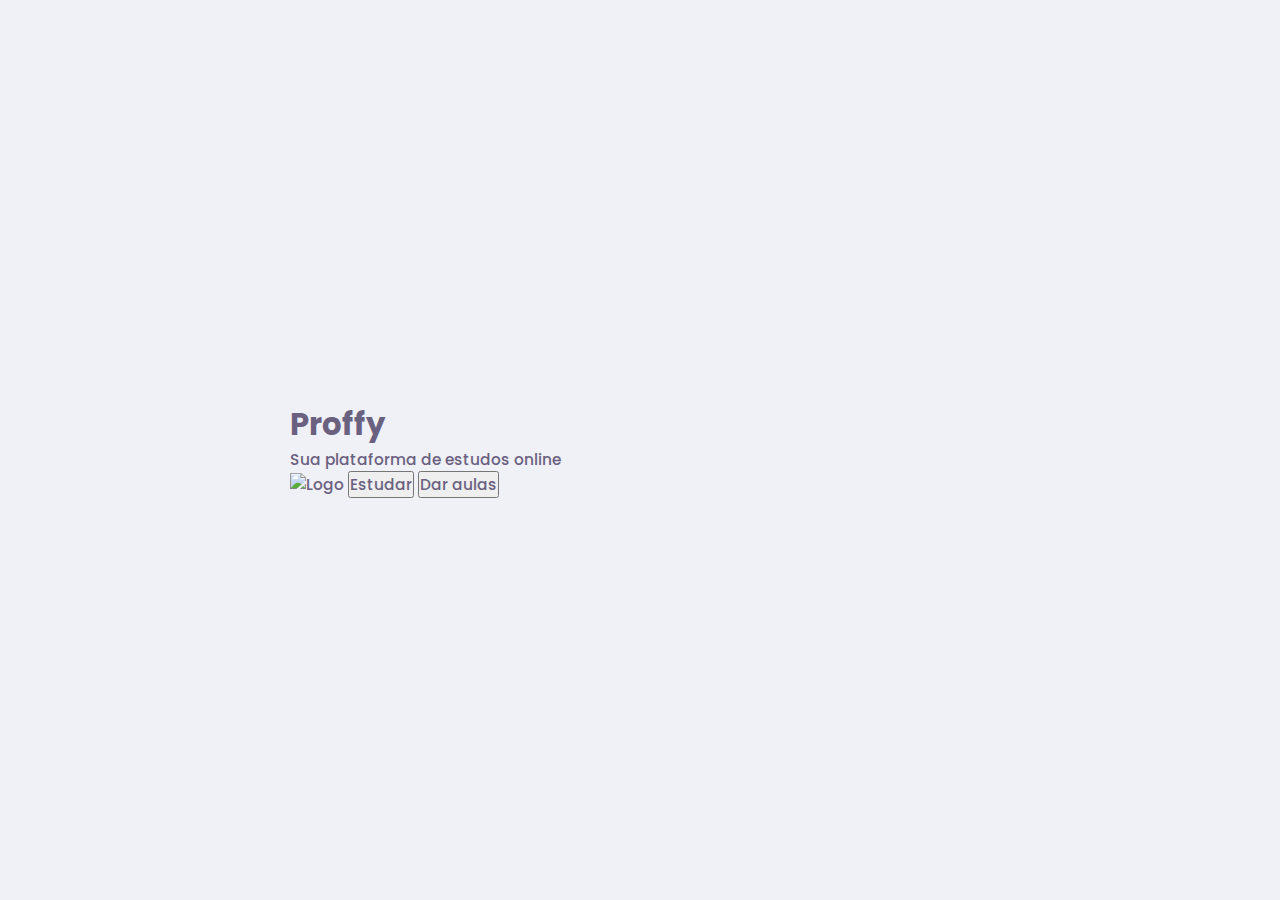
==== index.html @ 27483ad1 "First commit" ====
<!DOCTYPE html>
<html lang="en">
<head>
  <meta charset="UTF-8">
  <meta name="viewport" content="width=device-width, initial-scale=1.0">
  <link rel="stylesheet" href="style.css">
  <title>Proffy | Sua plataforma de estudos online</title>
  <link
    href="https://fonts.googleapis.com/css2?family=Archivo:wght@400;700&amp;family=Poppins:wght@400;600&amp;display=swap"
    rel="stylesheet">
</head>
<body id="page-langing">
  <div id="container">
    <h1 id="page-landing">Proffy</h1>
    <p>Sua plataforma de estudos online</p>
  
    <img src="" alt="Logo">
  
    <button>Estudar</button>
    <button>Dar aulas</button>
  </div>
</body>
</html>
---- style.css ----
/* :root = Elemento principal da pagina */
:root {
    --color-background: #F0F0F7;
    --color-primary-lighter: #9871F5;
    --color-primary-light: #916BEA;
    --color-primary: #8257E5;
    --color-primary-dark: #774DD6;
    --color-primary-darker: #6842c2;
    --color-secondary: #04D361;
    --color-secondary-dark: #04BF58;
    --color-title-in-primary: #FFFFFF;
    --color-text-in-primary: #D4C2FF;
    --color-text-title: #32264D;
    --color-text-complement: #9C98A6;
    --color-text-base: #6A6180;
    --color-line-in-white: #E6E6F0;
    --color-input-background: #F8F8FC;
    --color-button-text: #FFFFFF;
    --color-box-base: #FFFFFF;
    --color-box-footer: #FAFAFC;
    --color-small-info: #C1BCCC;
    /* 
      default font size: 16px - 100% - 1rem 
      rem e em = melhor para trabalhar com responsividade
    */
    font-size: 60%; /* controle das medidas rem */
}

* {
  margin: 0;
  padding: 0;
  box-sizing: border-box;
}

html,body {
  height: 100vh;
}

body {
  background: var(--color-background);
  display: flex;
  align-items: center;
  justify-content: center;
}

body, input, button, textarea {
  font: 500 1.6rem Poppins;
  color: var(--color-text-base);
}

#container {
  /* 90% do viewport, caso passe, tam. max de 700px */
  width: 90vw;
  max-width: 700px;
}
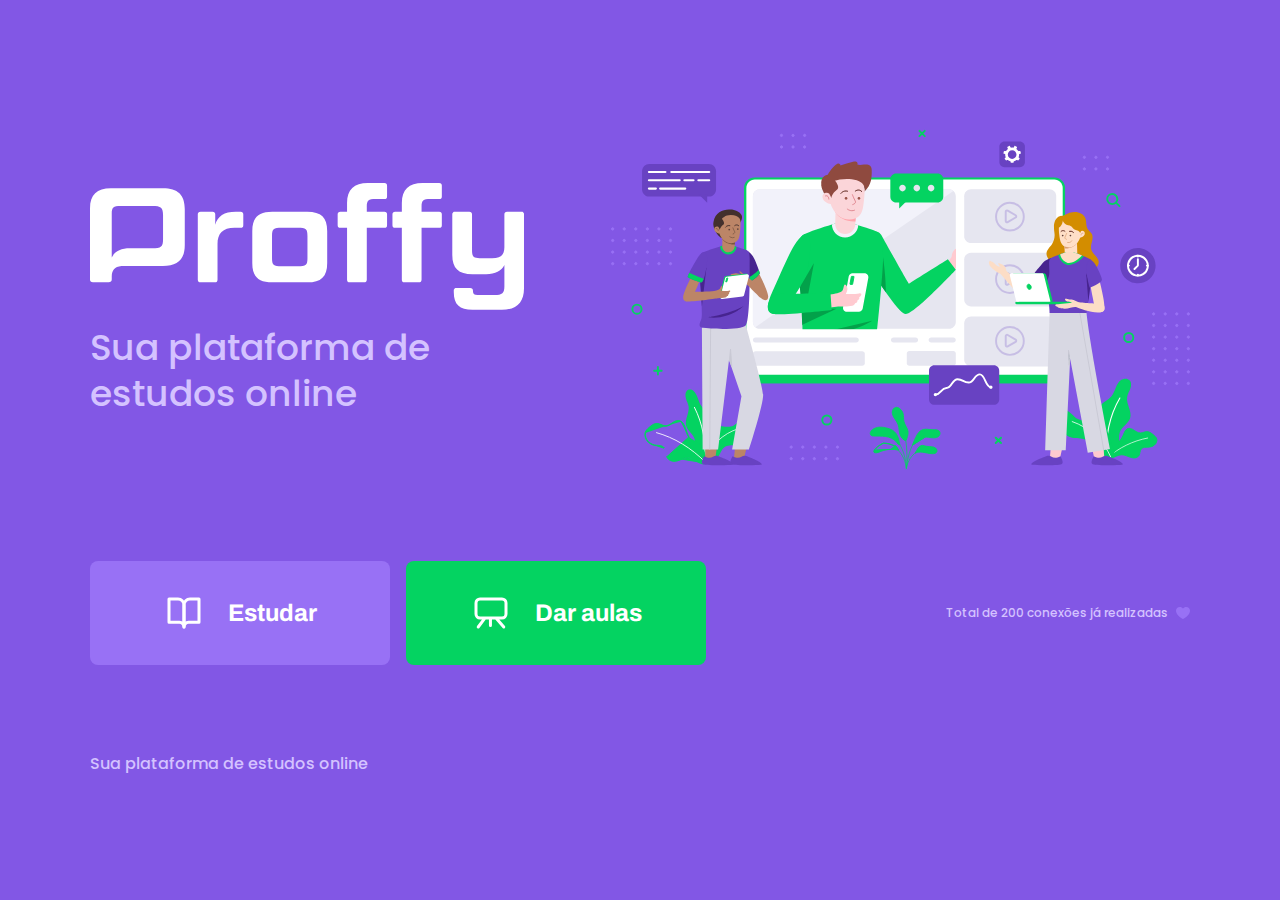
==== commit cfb09b01: "Study form and stylizations" ====
--- a/index.html
+++ b/index.html
@@ -1,23 +1,37 @@
 <!DOCTYPE html>
-<html lang="en">
+<html lang="pt_BR">
 <head>
   <meta charset="UTF-8">
   <meta name="viewport" content="width=device-width, initial-scale=1.0">
-  <link rel="stylesheet" href="style.css">
+  <link rel="stylesheet" href="/styles/main.css">
+  <link rel="stylesheet" href="/styles/partials/page-landing.css">
   <title>Proffy | Sua plataforma de estudos online</title>
   <link
     href="https://fonts.googleapis.com/css2?family=Archivo:wght@400;700&amp;family=Poppins:wght@400;600&amp;display=swap"
     rel="stylesheet">
 </head>
-<body id="page-langing">
+<body id="page-landing">
   <div id="container">
-    <h1 id="page-landing">Proffy</h1>
+    <div class="logo-container">
+      <img src="/images/logo.svg" alt="Proffy">
+      <h2>Sua plataforma de estudos online</h2>
+    </div>
     <p>Sua plataforma de estudos online</p>
+
+    <img class="hero-image" src="/images/landing.svg" alt="Plataforma de estudos">
   
-    <img src="" alt="Logo">
-  
-    <button>Estudar</button>
-    <button>Dar aulas</button>
+    <div class="buttons-container">
+      <a class="study" href="/study.html">
+      <img src="/images/icons/study.svg" alt="Estudar">Estudar</a>
+
+      <a class="give-classes" href="/give-classes.html">
+      <img src="/images/icons/give-classes.svg" alt="Aulas">Dar aulas</a>
+    </div>
+
+    <p class="total-connections">
+      Total de 200 conexões já realizadas
+      <img src="/images/icons/purple-heart.svg" alt="Coração roxo">
+    </p>
   </div>
 </body>
 </html>--- a/styles/main.css
+++ b/styles/main.css
@@ -0,0 +1,61 @@
+/* :root = Elemento principal da pagina */
+:root {
+    --color-background: #F0F0F7;
+    --color-primary-lighter: #9871F5;
+    --color-primary-light: #916BEA;
+    --color-primary: #8257E5;
+    --color-primary-dark: #774DD6;
+    --color-primary-darker: #6842c2;
+    --color-secondary: #04D361;
+    --color-secondary-dark: #04BF58;
+    --color-title-in-primary: #FFFFFF;
+    --color-text-in-primary: #D4C2FF;
+    --color-text-title: #32264D;
+    --color-text-complement: #9C98A6;
+    --color-text-base: #6A6180;
+    --color-line-in-white: #E6E6F0;
+    --color-input-background: #F8F8FC;
+    --color-button-text: #FFFFFF;
+    --color-box-base: #FFFFFF;
+    --color-box-footer: #FAFAFC;
+    --color-small-info: #C1BCCC;
+    /* 
+      default font size: 16px - 100% - 1rem 
+      rem e em = melhor para trabalhar com responsividade
+    */
+    font-size: 60%; /* controle das medidas rem */
+}
+
+* {
+  margin: 0;
+  padding: 0;
+  box-sizing: border-box;
+}
+
+html,body {
+  height: 100vh;
+}
+
+body {
+  background: var(--color-background);
+  display: flex;
+  align-items: center;
+  justify-content: center;
+}
+
+body, input, button, textarea {
+  font: 500 1.6rem Poppins;
+  color: var(--color-text-base);
+}
+
+#container {
+  /* 90% do viewport, caso passe, tam. max de 700px */
+  width: 90vw;
+  max-width: 700px;
+}
+
+@media (min-width: 700px) {
+  :root {
+    font-size: 62.5%; // 1rem = 10px
+  }
+}--- a/styles/partials/page-landing.css
+++ b/styles/partials/page-landing.css
@@ -0,0 +1,135 @@
+#page-landing {
+  background: var(--color-primary);
+}
+
+#page-landing #container {
+  color: var(--color-text-in-primary);
+} 
+
+.logo-container {
+  /* img herda propriedades de texto, então também será alinhado */
+  text-align: center;
+  margin-bottom: 3.2rem;
+}
+
+.logo-container img {
+  height: 10rem;
+}
+
+.logo-container h2 {
+  font-weight: 500;
+  font-size: 3.6rem;
+  /* altura da linha do texto e não da box */
+  line-height: 4.6rem;
+  margin-top: 0.8rem;
+}
+
+.hero-image {
+  width: 100%;
+}
+
+.buttons-container {
+  display: flex;
+  justify-content: center;
+  margin: 3.2rem 0;
+}
+
+.buttons-container a {
+  width: 30rem;
+  height: 10.4rem;
+  border-radius: 0.8rem;
+  margin-right: 1.6rem;
+  font: 700 2.4rem Archivo;
+  display: flex;
+  align-items: center;
+  justify-content: center;
+  text-decoration: none;
+  color: var(--color-button-text);
+}
+
+.buttons-container a img {
+  width: 4rem;
+  margin-right: 2.4rem;
+}
+
+.buttons-container a.study {
+  background: var(--color-primary-lighter);
+  transition: background 0.2s;
+}
+
+.buttons-container a.study:hover {
+  background: var(--color-primary-light);
+}
+
+.buttons-container a.give-classes {
+  background: var(--color-secondary);
+  margin-right: 0;
+  transition: background 0.2s;
+}
+
+.buttons-container a.give-classes:hover {
+  background: var(--color-secondary-dark);
+}
+
+.total-connections {
+  font-size: 1.8rem;
+  display: flex;
+  align-items: center;
+  justify-content: center;
+}
+
+.total-connections img {
+  margin-left: 0.8rem;
+}
+
+@media(max-width: 699px) {
+  :root {
+    font-size: 40%;
+  }
+}
+
+@media (min-width: 1100px) {
+  #page-landing #container {
+    max-width: 1100px;
+    display: grid;
+    grid-template-columns: 2fr 1fr 2fr;
+    grid-template-rows: 350px 1fr;
+    grid-template-areas: 
+      "proffy image image"
+      "button button texting"
+    ;
+    column-gap: 87px;
+    row-gap: 86px;
+  }
+
+  .logo-container {
+    grid-area: proffy;
+    text-align: initial;
+    /* Alinha todo o conteudo ao centro não deixando escapar do grid */
+    align-self: center;
+    margin: 0 ;
+  }
+
+  .logo-container img {
+    height: 100%;
+    height: 127px;
+  }
+
+  .hero-image {
+    grid-area: image;
+    height: 350px;
+  }
+  
+  .buttons-container {
+    grid-area: button;
+    /* Como na versão mobile está alinhado ao centro, vamos "resetar" (alinhar a esquerda) */
+    justify-self: flex-start;
+    margin: 0;
+  }
+
+  .total-connections {
+    grid-area: texting;
+    justify-self: end;
+    font-size: 1.2rem;
+  }
+}